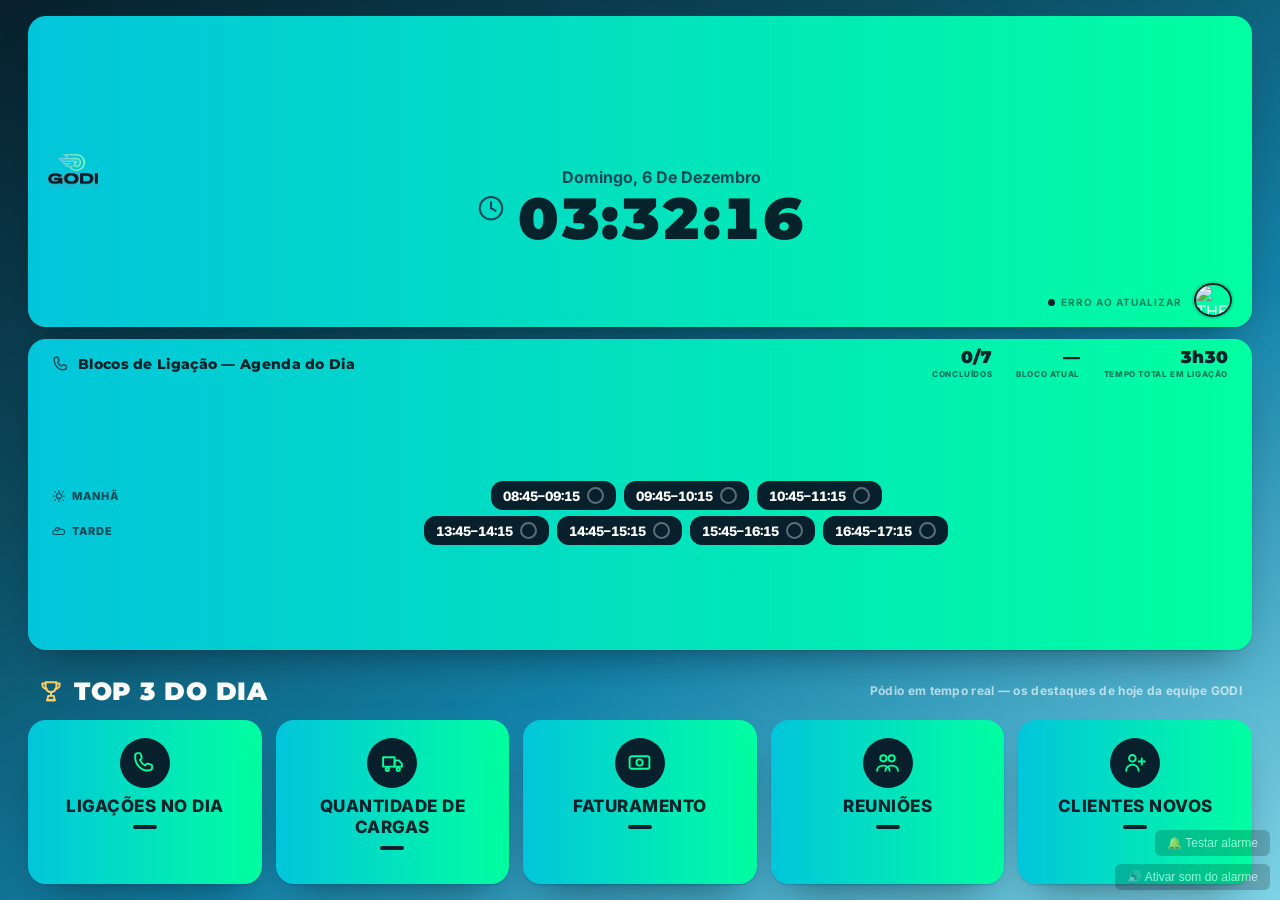
==== index.html @ 06998d4b "Add botao de teste manual do alarme na TV" ====
<!DOCTYPE html>
<html lang="pt-BR">
<head>
<meta charset="UTF-8" />
<meta name="viewport" content="width=device-width, initial-scale=1.0" />
<title>GODI · Painel Completo</title>
<link rel="stylesheet" href="styles.css" />
<style>
  html, body { height: 100%; overflow: hidden; margin: 0; }
  body { position: relative; }

  /* ---------- alternância entre as 2 telas ---------- */
  .tv-view {
    position: absolute; inset: 0; padding: 16px 28px;
    display: flex; flex-direction: column; gap: 12px;
    opacity: 0; visibility: hidden; transition: opacity 0.7s ease;
  }
  .tv-view.is-active { opacity: 1; visibility: visible; }

  /* ================= TELA 1 — TOP 3 DO DIA ================= */

  /* ---------- header (mesmo padrão do painel principal) ---------- */
  header.top {
    display: flex; align-items: center; justify-content: space-between;
    padding: 10px 20px; position: relative;
  }
  header.top .brand { display: flex; align-items: center; gap: 12px; }
  header.top img { height: 34px; display: block; }
  header.top img.hidden { display: none; }
  header.top img.hidden + .fallback { display: flex; }
  header.top .fallback { display: none; }
  header.top .godi-logo-wordmark, header.top .godi-logo-wordmark span { color: #06222b; }

  .the-process-badge {
    width: 38px; height: 38px; border-radius: 50%; object-fit: cover;
    border: 2px solid #08202C; box-shadow: 0 0 0 2px rgba(0,168,118,0.35);
    display: block; flex-shrink: 0;
  }

  .live-dot {
    width: 7px; height: 7px; border-radius: 50%; background: #06222b;
    display: inline-block; margin-right: 6px; box-shadow: 0 0 6px var(--godi-mint-bright);
    animation: pulse 1.6s infinite;
  }
  @keyframes pulse { 0%,100% { opacity: 1; } 50% { opacity: 0.35; } }
  .live-label { font-size: 10px; color: rgba(6,34,43,0.55); font-weight: 700; letter-spacing: 1px; }

  /* ---------- cartões: fundo claro (mesmo padrão do formulário) ---------- */
  .godi-panel { background: var(--godi-gradient); border: none; }

  /* ---------- relógio: centralizado no meio do header, um pouco mais pra baixo ---------- */
  .header-clock {
    position: absolute; left: 50%; top: 62%; transform: translate(-50%, -50%);
    display: flex; align-items: center; gap: 12px;
  }
  /* ---------- coluna da direita (live + THE PROCESS): idem, um pouco mais pra baixo ---------- */
  .header-right {
    display: flex; align-items: center; gap: 12px; align-self: flex-end; margin-top: 10px;
  }
  .header-clock .crono-icon { width: 30px; height: 30px; color: #054957; flex-shrink: 0; }
  .header-clock-text {
    display: flex; flex-direction: column; align-items: center; gap: 4px; line-height: 1.1;
  }
  .header-clock .crono-data {
    font-size: 16px; font-weight: 700; color: #054957; text-transform: capitalize;
  }
  .header-clock .crono-hora {
    font-family: 'Montserrat', sans-serif; font-weight: 900; font-size: 58px; line-height: 1;
    color: #06222b; font-variant-numeric: tabular-nums; letter-spacing: 0.5px;
  }

  /* Header e blocos de ligação dividem entre si o espaço livre que sobra no
     topo da tela (em vez de deixar um vazio parado ali embaixo, perto do
     Top 3) — só na tela 1, por isso o seletor com #viewTop3 na frente. */
  #viewTop3 > header.top { flex: 1; }

  /* ---------- blocos de ligação (agenda do dia, compacto) ---------- */
  .bloco-ligacao-grande {
    display: flex; flex-direction: column; gap: 8px; flex: 1; min-height: 0;
    padding: 10px 24px; justify-content: center;
  }
  .blg-header {
    display: flex; align-items: center; justify-content: space-between; flex-wrap: wrap; gap: 14px;
  }
  .blg-title {
    font-family: 'Montserrat', sans-serif; font-size: 14px; font-weight: 800; letter-spacing: 0.3px;
    display: flex; align-items: center; gap: 8px; color: #06222b;
  }
  .blg-title .ico { width: 18px; height: 18px; color: #054957; flex-shrink: 0; }
  .blg-stats { display: flex; gap: 24px; }
  .blg-stat { text-align: right; }
  .blg-stat-valor {
    font-family: 'Montserrat', sans-serif; font-size: 17px; font-weight: 900; font-variant-numeric: tabular-nums;
    line-height: 1; color: #06222b;
  }
  .blg-stat-label {
    font-size: 8px; font-weight: 800; letter-spacing: 0.6px; color: rgba(6,34,43,0.6);
    text-transform: uppercase; margin-top: 3px;
  }

  .blg-periodos { display: flex; flex-direction: column; gap: 6px; flex: 1; justify-content: center; }
  .blg-periodo-row { display: flex; align-items: center; gap: 10px; flex-wrap: wrap; }
  .blg-periodo-titulo {
    font-size: 11px; font-weight: 800; letter-spacing: 1px; text-transform: uppercase;
    color: #054957; flex-shrink: 0; min-width: 82px; display: flex; align-items: center; gap: 6px;
  }
  .blg-periodo-titulo .ico { width: 14px; height: 14px; }
  .blg-lista { display: flex; align-items: center; justify-content: center; gap: 8px; flex: 1; }
  .blg-bloco {
    display: flex; align-items: center; gap: 7px;
    padding: 6px 12px; border-radius: 12px; border: none;
    background: #08202C; cursor: pointer; user-select: none;
    transition: box-shadow 0.15s ease, background 0.15s ease;
  }
  .blg-bloco:hover { box-shadow: 0 0 0 2px var(--godi-cyan-bright); }
  .blg-bloco .blg-hora {
    font-weight: 800; font-size: 13px; font-variant-numeric: tabular-nums; white-space: nowrap;
    color: #fff;
  }
  .blg-bloco .blg-check {
    width: 17px; height: 17px; border-radius: 50%; border: 2px solid rgba(255,255,255,0.35);
    display: flex; align-items: center; justify-content: center; flex-shrink: 0;
  }
  .blg-bloco .blg-check svg { width: 14px; height: 14px; opacity: 0; }
  .blg-bloco.is-now { box-shadow: 0 0 0 3px var(--godi-mint); }
  .blg-bloco.is-now .blg-hora { color: var(--godi-mint); }
  .blg-bloco.is-done { box-shadow: 0 0 0 2px rgba(2,197,219,0.55); }
  .blg-bloco.is-done .blg-hora { color: rgba(255,255,255,0.5); text-decoration: line-through; }
  .blg-bloco.is-done .blg-check { background: var(--godi-gradient); border-color: transparent; }
  .blg-bloco.is-done .blg-check svg { opacity: 1; }

  /* ---------- título da página ---------- */
  .page-title {
    display: flex; align-items: center; justify-content: space-between;
    padding: 2px 10px;
  }
  .page-title h1 {
    font-family: 'Montserrat', sans-serif; font-size: 25px; font-weight: 900; margin: 0;
    letter-spacing: 0.5px; display: flex; align-items: center; gap: 10px; color: #fff;
  }
  .page-title h1 .trophy { width: 26px; height: 26px; color: var(--godi-gold); }
  .page-title h1 .ico-titulo { width: 26px; height: 26px; color: var(--godi-mint); }
  .page-title .sub {
    font-size: 12px; color: rgba(255,255,255,0.65); font-weight: 700; letter-spacing: 0.3px;
  }

  /* ---------- grid de 5 pódios ---------- */
  .top3-grid { display: grid; grid-template-columns: repeat(5, 1fr); gap: 14px; flex-shrink: 0; }
  .top3-card { display: flex; flex-direction: column; align-items: center; padding: 18px 10px 16px; gap: 18px; }

  .cat-label { display: flex; flex-direction: column; align-items: center; gap: 8px; flex-shrink: 0; }
  .cat-label .cat-icon-wrap {
    width: 50px; height: 50px; border-radius: 50%; display: flex; align-items: center; justify-content: center;
    background: #08202C; border: none; color: var(--godi-mint);
    flex-shrink: 0;
  }
  .cat-label .cat-icon-wrap .ico { width: 25px; height: 25px; }
  .cat-label .cat-titulo {
    font-size: 17px; font-weight: 800; letter-spacing: 0.5px; text-transform: uppercase;
    color: #06222b; text-align: center; line-height: 1.25;
  }
  .cat-label .cat-total {
    font-size: 14px; font-weight: 800; color: var(--godi-mint);
    background: #08202C; padding: 2px 12px; border-radius: 999px;
  }

  .podium { display: flex; align-items: flex-end; justify-content: center; gap: 8px; width: 100%; flex-shrink: 0; }
  .podium-slot { display: flex; flex-direction: column; align-items: center; width: 32%; min-width: 0; }
  .podium-slot .crown { width: 26px; height: 26px; margin-bottom: 4px; color: var(--godi-gold); flex-shrink: 0; }
  .podium-slot .crown.oculto { visibility: hidden; }

  .podium-avatar-wrap { position: relative; margin-bottom: 10px; flex-shrink: 0; }
  .podium-avatar, .podium-avatar-fallback {
    border-radius: 50%; object-fit: cover; display: flex; align-items: center; justify-content: center;
    font-weight: 900; font-family: 'Montserrat', sans-serif; background: #08202C; color: #fff;
  }
  .podium-slot.first .podium-avatar, .podium-slot.first .podium-avatar-fallback {
    width: 100px; height: 100px; border: 4px solid var(--godi-gold); font-size: 25px;
    box-shadow: 0 0 0 5px rgba(255,209,102,0.16), 0 12px 22px rgba(0,0,0,0.35);
  }
  .podium-slot.second .podium-avatar, .podium-slot.second .podium-avatar-fallback {
    width: 76px; height: 76px; border: 3px solid var(--godi-silver); font-size: 18px;
    box-shadow: 0 0 0 4px rgba(215,224,234,0.14);
  }
  .podium-slot.third .podium-avatar, .podium-slot.third .podium-avatar-fallback {
    width: 68px; height: 68px; border: 3px solid var(--godi-bronze); font-size: 16px;
    box-shadow: 0 0 0 4px rgba(231,164,105,0.14);
  }
  .podium-medal {
    position: absolute; bottom: -3px; right: -3px; width: 27px; height: 27px; border-radius: 50%;
    display: flex; align-items: center; justify-content: center; font-weight: 900; font-size: 13.5px;
    border: 2px solid #0A2530; font-family: 'Montserrat', sans-serif;
  }
  .podium-slot.first .podium-medal { background: var(--godi-gold); color: #3A2A00; }
  .podium-slot.second .podium-medal { background: var(--godi-silver); color: #2A2F36; }
  .podium-slot.third .podium-medal { background: var(--godi-bronze); color: #3A2000; }

  .podium-nome {
    font-weight: 800; font-size: 17px; text-align: center; white-space: normal; line-height: 1.15;
    display: -webkit-box; -webkit-line-clamp: 2; -webkit-box-orient: vertical; overflow: hidden;
    max-width: 100%; margin-bottom: 4px; padding: 0 2px; min-height: 2.3em; color: #06222b;
  }
  .podium-slot.second .podium-nome, .podium-slot.third .podium-nome {
    font-size: 14px;
  }
  .podium-valor {
    font-family: 'Montserrat', sans-serif; font-weight: 900; margin-bottom: 10px; white-space: nowrap;
    background: #08202C; border-radius: 999px;
  }
  .podium-slot.first .podium-valor { font-size: 20px; color: var(--godi-mint); padding: 3px 14px; }
  .podium-slot.second .podium-valor { font-size: 15px; color: var(--godi-cyan-bright); padding: 2px 12px; }
  .podium-slot.third .podium-valor { font-size: 14px; color: var(--godi-cyan-bright); padding: 2px 12px; }

  .podium-block {
    width: 100%; border-radius: 10px 10px 0 0; display: flex; align-items: flex-start; justify-content: center;
    padding-top: 8px; font-family: 'Montserrat', sans-serif; font-weight: 900; color: #08202C; flex-shrink: 0;
  }
  .podium-slot.first .podium-block { height: 110px; background: linear-gradient(180deg, #FFE9B8 0%, var(--godi-gold) 100%); font-size: 30px; }
  .podium-slot.second .podium-block { height: 78px; background: linear-gradient(180deg, #F1F5F9 0%, var(--godi-silver) 100%); font-size: 26px; }
  .podium-slot.third .podium-block { height: 56px; background: linear-gradient(180deg, #F5D3AE 0%, var(--godi-bronze) 100%); font-size: 23px; }

  .top3-vazio {
    flex: 1; display: flex; align-items: center; justify-content: center;
    color: rgba(6,34,43,0.55); font-size: 12px; font-weight: 700; text-align: center; padding: 0 8px;
  }

  /* ---------- metas de cargas (diária/mensal, por equipe) ---------- */
  .metas-grid {
    display: grid; grid-template-columns: repeat(4, 1fr); gap: 12px; flex-shrink: 0;
  }
  .meta-card {
    position: relative;
    display: flex; flex-direction: column; align-items: center; justify-content: center;
    padding: 16px 14px; gap: 4px; text-align: center;
  }
  /* ---------- % no canto do card (percentual já alcançado da meta) ---------- */
  .meta-percent-badge {
    position: absolute; top: 12px; right: 12px;
    background: #08202C; color: var(--godi-mint);
    font-family: 'Montserrat', sans-serif; font-weight: 900; font-size: 14px;
    padding: 4px 11px; border-radius: 999px; line-height: 1;
  }
  .meta-titulo {
    font-size: 13px; font-weight: 800; letter-spacing: 0.4px; text-transform: uppercase;
    color: #06222b; line-height: 1.25; padding-right: 44px; width: 100%;
  }
  /* valor da meta, logo abaixo do título */
  .meta-valor-alvo {
    font-family: 'Montserrat', sans-serif; font-weight: 900; font-size: 30px; line-height: 1.15;
    color: #06222b; margin-top: 4px;
  }
  .meta-linhas { display: flex; flex-direction: column; gap: 3px; margin-top: 6px; }
  .meta-linha {
    display: flex; align-items: baseline; justify-content: center; gap: 6px;
  }
  .meta-linha-label {
    font-size: 11px; font-weight: 800; text-transform: uppercase; letter-spacing: 0.4px;
    color: rgba(6,34,43,0.6);
  }
  .meta-linha-valor {
    font-family: 'Montserrat', sans-serif; font-weight: 900; font-size: 15px; color: #054957;
  }

  @media (max-width: 1100px) {
    .top3-grid { grid-template-columns: repeat(2, 1fr); }
    .metas-grid { grid-template-columns: repeat(2, 1fr); }
  }

  /* ================= TELA 2 — DETALHADO DO DIA ================= */

  /* ---------- grid de 5 colunas ---------- */
  .det-grid { display: grid; grid-template-columns: repeat(5, 1fr); gap: 14px; flex: 1; min-height: 0; }
  .det-card { display: flex; flex-direction: column; padding: 16px 16px 18px; min-height: 0; }

  .det-label { display: flex; flex-direction: column; align-items: center; gap: 8px; flex-shrink: 0; margin-bottom: 14px; }
  .det-label .det-icon-wrap {
    width: 44px; height: 44px; border-radius: 50%; display: flex; align-items: center; justify-content: center;
    background: #08202C; color: var(--godi-mint); flex-shrink: 0;
  }
  .det-label .det-icon-wrap .ico { width: 22px; height: 22px; }
  .det-label .det-titulo {
    font-size: 14px; font-weight: 800; letter-spacing: 0.4px; text-transform: uppercase;
    color: #06222b; text-align: center; line-height: 1.25;
  }
  .det-label .det-total {
    font-size: 13px; font-weight: 800; color: var(--godi-mint);
    background: #08202C; padding: 2px 12px; border-radius: 999px;
  }

  .det-body {
    flex: 1; min-height: 0; display: flex; flex-direction: column; gap: 8px;
    color: #06222b; overflow: hidden;
  }
  .det-vazio {
    flex: 1; display: flex; align-items: center; justify-content: center; text-align: center;
    color: rgba(6,34,43,0.5); font-size: 12px; font-weight: 700; padding: 0 10px;
  }

  /* ---------- lista de comerciais (Ligações no Dia) ---------- */
  .det-lista { display: flex; flex-direction: column; flex: 1; justify-content: space-evenly; min-height: 0; }
  .det-row { display: flex; align-items: center; gap: 10px; }
  .det-avatar, .det-avatar-fallback {
    width: 46px; height: 46px; border-radius: 50%; object-fit: cover; display: flex;
    align-items: center; justify-content: center; flex-shrink: 0;
    background: #08202C; color: #fff; font-weight: 800; font-size: 14px;
    font-family: 'Montserrat', sans-serif; border: 2px solid #08202C;
  }
  .det-row-body { flex: 1; min-width: 0; }
  .det-row-nome {
    font-weight: 800; font-size: 13px; color: #06222b; white-space: nowrap;
    overflow: hidden; text-overflow: ellipsis; margin-bottom: 4px;
  }
  .det-mini-stats { display: flex; gap: 5px; }
  .det-mini {
    display: flex; flex-direction: column; align-items: center; justify-content: center;
    background: #08202C; border-radius: 8px; padding: 3px 4px; min-width: 0; flex: 1;
  }
  .det-mini .det-mini-valor {
    font-family: 'Montserrat', sans-serif; font-weight: 900; font-size: 13px; line-height: 1.1;
    color: var(--godi-cyan-bright); white-space: nowrap;
  }
  .det-mini.total { flex: 1.3; }
  .det-mini.total .det-mini-valor { color: var(--godi-mint); font-size: 15px; }
  .det-mini .det-mini-label {
    font-size: 6.3px; font-weight: 800; letter-spacing: 0.3px; text-transform: uppercase;
    color: rgba(255,255,255,0.6); margin-top: 1px; white-space: nowrap;
  }

  /* variante de estatística única (Cargas, Faturamento, Reuniões, Clientes Novos) */
  .det-row .det-mini-stats.single .det-mini { flex: none; min-width: 72px; padding: 4px 10px; }
  .det-row .det-mini-stats.single .det-mini-valor { font-size: 16px; color: var(--godi-mint); }

  @media (max-width: 1300px) {
    .det-grid { grid-template-columns: repeat(2, 1fr); }
  }

  /* ================= TELA PEQUENA (celular / janela reduzida) =================
     A tela foi pensada pra TV (fixa, sem rolagem). Num celular ou janela
     estreita isso faz os cards se espremerem e ficarem um em cima do outro.
     Abaixo de 700px a gente troca pra um layout que empilha tudo em coluna
     única e libera rolagem, em vez de cortar/sobrepor o conteúdo. */
  @media (max-width: 700px) {
    html, body { height: auto; overflow: auto; }
    .tv-view {
      position: relative; inset: auto; height: auto; min-height: 100vh;
      overflow: visible; padding: 12px 10px;
    }
    .tv-view:not(.is-active) { display: none; }

    header.top { flex-wrap: wrap; row-gap: 8px; padding: 10px 12px; }

    .cronometro-card { flex: none; padding: 14px 8px; }
    .crono-hora { font-size: 54px; letter-spacing: 1px; }
    .crono-data { font-size: 15px; }

    .bloco-ligacao-grande { flex: none; padding: 12px 14px; }
    .blg-header { row-gap: 8px; }
    .blg-stats { gap: 16px; }
    .blg-periodo-row { row-gap: 8px; }
    .blg-periodo-titulo { min-width: auto; }
    .blg-lista { flex-wrap: wrap; justify-content: flex-start; }

    .page-title h1 { font-size: 18px; }

    .top3-grid, .det-grid { grid-template-columns: 1fr; gap: 16px; }
    .top3-card, .det-card { padding-bottom: 20px; }
    .metas-grid { grid-template-columns: repeat(2, 1fr); gap: 10px; }
  }
</style>
</head>
<body>

  <!-- ================= TELA 1 — TOP 3 DO DIA ================= -->
  <div class="tv-view is-active" id="viewTop3">

    <header class="top card godi-panel">
      <div class="brand">
        <img src="assets/logo.png" alt="GODI Transportes" onerror="this.classList.add('hidden')" />
        <div class="fallback">
          <div class="godi-logo-wordmark">GODI<span>TRANSPORTES</span></div>
        </div>
      </div>
      <div class="header-clock">
        <svg class="crono-icon" viewBox="0 0 24 24" fill="none" stroke="currentColor" stroke-width="1.6" stroke-linecap="round" stroke-linejoin="round">
          <circle cx="12" cy="12" r="9"/>
          <path d="M12 7v5l3.5 2"/>
        </svg>
        <div class="header-clock-text">
          <div class="crono-data" id="cronoData">—</div>
          <div class="crono-hora" id="cronoHora">--:--:--</div>
        </div>
      </div>

      <div class="header-right">
        <div><span class="live-dot"></span><span class="live-label" id="liveLabel">ATUALIZANDO</span></div>
        <img class="the-process-badge" src="assets/the-process.jpg" alt="THE PROCESS" />
      </div>
    </header>

    <section class="card godi-panel bloco-ligacao-grande">
      <div class="blg-header">
        <div class="blg-title">
          <svg class="ico" viewBox="0 0 24 24"><path d="M3 5.5C3 4 4 3 5.5 3h1.8c.5 0 .9.3 1 .8l1 3.3c.1.4 0 .8-.3 1.1L7.6 9.6c1 2.3 2.8 4.1 5.1 5.1l1.4-1.4c.3-.3.7-.4 1.1-.3l3.3 1c.5.1.8.5.8 1v1.8c0 1.5-1 2.5-2.5 2.5C9.9 21.5 2.5 14.1 3 5.5Z"/></svg>
          Blocos de Ligação — Agenda do Dia
        </div>
        <div class="blg-stats">
          <div class="blg-stat">
            <div class="blg-stat-valor"><span id="blgDoneCount">0</span>/<span id="blgTotalCount">0</span></div>
            <div class="blg-stat-label">Concluídos</div>
          </div>
          <div class="blg-stat">
            <div class="blg-stat-valor godi-gradient-text" id="blgAgora">—</div>
            <div class="blg-stat-label">Bloco Atual</div>
          </div>
          <div class="blg-stat">
            <div class="blg-stat-valor" id="blgTempoTotal">0h00</div>
            <div class="blg-stat-label">Tempo Total em Ligação</div>
          </div>
        </div>
      </div>
      <div class="blg-periodos">
        <div class="blg-periodo-row">
          <span class="blg-periodo-titulo"><svg class="ico" viewBox="0 0 24 24"><circle cx="12" cy="12" r="4.5"/><path d="M12 2.5v2.5M12 19v2.5M4.2 4.2l1.8 1.8M18 18l1.8 1.8M2.5 12H5M19 12h2.5M4.2 19.8L6 18M18 6l1.8-1.8"/></svg> Manhã</span>
          <span id="blgManha" class="blg-lista"></span>
        </div>
        <div class="blg-periodo-row">
          <span class="blg-periodo-titulo"><svg class="ico" viewBox="0 0 24 24"><circle cx="9" cy="9" r="3"/><path d="M4.5 18a3.5 3.5 0 0 1 .4-7 5 5 0 0 1 9.6-1.5A4 4 0 0 1 19 17.9v.1H4.5Z"/></svg> Tarde</span>
          <span id="blgTarde" class="blg-lista"></span>
        </div>
      </div>
    </section>

    <section class="metas-grid" id="metasGrid"></section>

    <div class="page-title">
      <h1>
        <svg class="trophy" viewBox="0 0 24 24" fill="none" stroke="currentColor" stroke-width="1.8" stroke-linecap="round" stroke-linejoin="round">
          <path d="M7 4h10v4a5 5 0 0 1-10 0V4Z"/>
          <path d="M7 5H4v1a4 4 0 0 0 4 4"/>
          <path d="M17 5h3v1a4 4 0 0 1-4 4"/>
          <path d="M12 13v3"/>
          <path d="M8.5 20.5h7"/>
          <path d="M9.5 16.5h5l1 4h-7l1-4Z"/>
        </svg>
        TOP 3 DO DIA
      </h1>
      <div class="sub">Pódio em tempo real — os destaques de hoje da equipe GODI</div>
    </div>

    <section class="top3-grid">
      <div class="card godi-panel top3-card">
        <div class="cat-label">
          <div class="cat-icon-wrap"><svg class="ico" viewBox="0 0 24 24"><path d="M3 5.5C3 4 4 3 5.5 3h1.8c.5 0 .9.3 1 .8l1 3.3c.1.4 0 .8-.3 1.1L7.6 9.6c1 2.3 2.8 4.1 5.1 5.1l1.4-1.4c.3-.3.7-.4 1.1-.3l3.3 1c.5.1.8.5.8 1v1.8c0 1.5-1 2.5-2.5 2.5C9.9 21.5 2.5 14.1 3 5.5Z"/></svg></div>
          <div class="cat-titulo">Ligações no Dia</div>
          <div class="cat-total" id="totalLigacoes"></div>
        </div>
        <div class="podium" id="podioLigacoes"></div>
      </div>

      <div class="card godi-panel top3-card">
        <div class="cat-label">
          <div class="cat-icon-wrap"><svg class="ico" viewBox="0 0 24 24"><path d="M3 7h11v9H3z"/><path d="M14 10h4l3 3v3h-7z"/><circle cx="7" cy="18.5" r="1.6"/><circle cx="17.5" cy="18.5" r="1.6"/></svg></div>
          <div class="cat-titulo">Quantidade de Cargas</div>
          <div class="cat-total" id="totalCargas"></div>
        </div>
        <div class="podium" id="podioCargas"></div>
      </div>

      <div class="card godi-panel top3-card">
        <div class="cat-label">
          <div class="cat-icon-wrap"><svg class="ico" viewBox="0 0 24 24"><rect x="2.5" y="6" width="19" height="12" rx="2"/><circle cx="12" cy="12" r="3"/></svg></div>
          <div class="cat-titulo">Faturamento</div>
          <div class="cat-total" id="totalFaturamento"></div>
        </div>
        <div class="podium" id="podioFaturamento"></div>
      </div>

      <div class="card godi-panel top3-card">
        <div class="cat-label">
          <div class="cat-icon-wrap"><svg class="ico" viewBox="0 0 24 24"><circle cx="8" cy="8" r="3"/><circle cx="16" cy="8" r="3"/><path d="M2 20c0-3 2.5-5 6-5s6 2 6 5"/><path d="M10 20c0-3 2.5-5 6-5s6 2 6 5"/></svg></div>
          <div class="cat-titulo">Reuniões</div>
          <div class="cat-total" id="totalReunioes"></div>
        </div>
        <div class="podium" id="podioReunioes"></div>
      </div>

      <div class="card godi-panel top3-card">
        <div class="cat-label">
          <div class="cat-icon-wrap"><svg class="ico" viewBox="0 0 24 24"><circle cx="9" cy="8" r="3.2"/><path d="M3 20c0-3.3 2.7-6 6-6s6 2.7 6 6"/><path d="M18 8v6M15 11h6"/></svg></div>
          <div class="cat-titulo">Clientes Novos</div>
          <div class="cat-total" id="totalClientesNovos"></div>
        </div>
        <div class="podium" id="podioClientesNovos"></div>
      </div>
    </section>

  </div>

  <!-- ================= TELA 2 — DETALHADO DO DIA ================= -->
  <div class="tv-view" id="viewDetalhado">

    <header class="top card godi-panel">
      <div class="brand">
        <img src="assets/logo.png" alt="GODI Transportes" onerror="this.classList.add('hidden')" />
        <div class="fallback">
          <div class="godi-logo-wordmark">GODI<span>TRANSPORTES</span></div>
        </div>
      </div>
      <div style="display:flex; align-items:center; gap:12px;">
        <div><span class="live-dot"></span><span class="live-label" id="liveLabelDet">ATUALIZANDO</span></div>
        <img class="the-process-badge" src="assets/the-process.jpg" alt="THE PROCESS" />
      </div>
    </header>

    <div class="page-title">
      <h1>
        <svg class="ico-titulo" viewBox="0 0 24 24" fill="none" stroke="currentColor" stroke-width="1.8" stroke-linecap="round" stroke-linejoin="round">
          <rect x="3" y="3.5" width="18" height="17" rx="2.5"/>
          <path d="M3 9h18"/>
          <path d="M7.5 13h3M7.5 16.5h6"/>
        </svg>
        DETALHADO DO DIA
      </h1>
      <div class="sub">Acompanhamento completo por comercial — equipe GODI</div>
    </div>

    <section class="det-grid">
      <div class="card godi-panel det-card">
        <div class="det-label">
          <div class="det-icon-wrap"><svg class="ico" viewBox="0 0 24 24"><path d="M3 5.5C3 4 4 3 5.5 3h1.8c.5 0 .9.3 1 .8l1 3.3c.1.4 0 .8-.3 1.1L7.6 9.6c1 2.3 2.8 4.1 5.1 5.1l1.4-1.4c.3-.3.7-.4 1.1-.3l3.3 1c.5.1.8.5.8 1v1.8c0 1.5-1 2.5-2.5 2.5C9.9 21.5 2.5 14.1 3 5.5Z"/></svg></div>
          <div class="det-titulo">Ligações no Dia</div>
          <div class="det-total" id="totalLigacoesDet"></div>
        </div>
        <div class="det-body" id="corpoLigacoes">
          <div class="det-vazio">Aguardando definição do conteúdo</div>
        </div>
      </div>

      <div class="card godi-panel det-card">
        <div class="det-label">
          <div class="det-icon-wrap"><svg class="ico" viewBox="0 0 24 24"><path d="M3 7h11v9H3z"/><path d="M14 10h4l3 3v3h-7z"/><circle cx="7" cy="18.5" r="1.6"/><circle cx="17.5" cy="18.5" r="1.6"/></svg></div>
          <div class="det-titulo">Quantidade de Cargas</div>
          <div class="det-total" id="totalCargasDet"></div>
        </div>
        <div class="det-body" id="corpoCargas">
          <div class="det-vazio">Aguardando definição do conteúdo</div>
        </div>
      </div>

      <div class="card godi-panel det-card">
        <div class="det-label">
          <div class="det-icon-wrap"><svg class="ico" viewBox="0 0 24 24"><rect x="2.5" y="6" width="19" height="12" rx="2"/><circle cx="12" cy="12" r="3"/></svg></div>
          <div class="det-titulo">Faturamento</div>
          <div class="det-total" id="totalFaturamentoDet"></div>
        </div>
        <div class="det-body" id="corpoFaturamento">
          <div class="det-vazio">Aguardando definição do conteúdo</div>
        </div>
      </div>

      <div class="card godi-panel det-card">
        <div class="det-label">
          <div class="det-icon-wrap"><svg class="ico" viewBox="0 0 24 24"><circle cx="8" cy="8" r="3"/><circle cx="16" cy="8" r="3"/><path d="M2 20c0-3 2.5-5 6-5s6 2 6 5"/><path d="M10 20c0-3 2.5-5 6-5s6 2 6 5"/></svg></div>
          <div class="det-titulo">Reuniões</div>
          <div class="det-total" id="totalReunioesDet"></div>
        </div>
        <div class="det-body" id="corpoReunioes">
          <div class="det-vazio">Aguardando definição do conteúdo</div>
        </div>
      </div>

      <div class="card godi-panel det-card">
        <div class="det-label">
          <div class="det-icon-wrap"><svg class="ico" viewBox="0 0 24 24"><circle cx="9" cy="8" r="3.2"/><path d="M3 20c0-3.3 2.7-6 6-6s6 2.7 6 6"/><path d="M18 8v6M15 11h6"/></svg></div>
          <div class="det-titulo">Clientes Novos</div>
          <div class="det-total" id="totalClientesNovosDet"></div>
        </div>
        <div class="det-body" id="corpoClientesNovos">
          <div class="det-vazio">Aguardando definição do conteúdo</div>
        </div>
      </div>
    </section>

  </div>

<script src="config.js"></script>

<!-- ---------- lógica da TELA 1 (Top 3 do Dia) ---------- -->
<script>
(function () {
  const $ = (id) => document.getElementById(id);

  function fmtMoeda(v) {
    return (Number(v) || 0).toLocaleString('pt-BR', { style: 'currency', currency: 'BRL', maximumFractionDigits: 0 });
  }
  function fmtMoedaCompacta(v) {
    const n = Number(v) || 0;
    if (n >= 1000) return 'R$ ' + (n / 1000).toLocaleString('pt-BR', { maximumFractionDigits: 1 }) + 'k';
    return fmtMoeda(n);
  }

  const AVATAR_MAP = {
    'Pedro Augusto': 'pedro-h',
    'Rodrigo Albino': 'rodrigo-a',
    'Natha Carlos': 'natha',
    'Bruno Renato': 'bruno-r',
    'Rafael Almeida': 'rafael-a',
    'Nemir Prado': 'prado',
    'Genesio Teixeira': 'genesio',
    'Jonathan Almeida': 'jonatham-a',
    'Ramon Felipe': 'ramon'
  };
  function avatarUrl(nome) {
    const arquivo = AVATAR_MAP[nome];
    return arquivo ? `assets/avatars/${arquivo}.png` : null;
  }
  function iniciaisDe(nome) {
    const partes = String(nome || '').trim().split(/\s+/).filter(Boolean);
    if (!partes.length) return '?';
    const primeira = partes[0].charAt(0);
    const ultima = partes.length > 1 ? partes[partes.length - 1].charAt(0) : '';
    return (primeira + ultima).toUpperCase();
  }
  window.onPodiumAvatarError = function (imgEl, nome) {
    const fallback = document.createElement('div');
    fallback.className = 'podium-avatar-fallback';
    fallback.textContent = iniciaisDe(nome);
    imgEl.replaceWith(fallback);
  };
  function avatarHtml(nome) {
    const url = avatarUrl(nome);
    return url
      ? `<img class="podium-avatar" src="${url}" alt="${nome}" onerror="onPodiumAvatarError(this, '${nome.replace(/'/g, "")}')" />`
      : `<div class="podium-avatar-fallback">${iniciaisDe(nome)}</div>`;
  }

  function atualizarRelogio() {
    const agora = new Date();
    const TZ = 'America/Sao_Paulo';
    $('cronoHora').textContent = agora.toLocaleTimeString('pt-BR', { timeZone: TZ });
    const dias = ['domingo','segunda-feira','terça-feira','quarta-feira','quinta-feira','sexta-feira','sábado'];
    const meses = ['janeiro','fevereiro','março','abril','maio','junho','julho','agosto','setembro','outubro','novembro','dezembro'];
    const partes = new Intl.DateTimeFormat('en-CA', { timeZone: TZ, year: 'numeric', month: '2-digit', day: '2-digit', weekday: 'long' }).formatToParts(agora);
    const get = (t) => partes.find(p => p.type === t).value;
    const diaSemanaMap = { Sunday: 0, Monday: 1, Tuesday: 2, Wednesday: 3, Thursday: 4, Friday: 5, Saturday: 6 };
    const diaIdx = diaSemanaMap[get('weekday')];
    $('cronoData').textContent = `${dias[diaIdx]}, ${parseInt(get('day'), 10)} de ${meses[parseInt(get('month'), 10) - 1]}`;
  }
  atualizarRelogio();
  setInterval(atualizarRelogio, 1000);

  // ordem visual do pódio: 2º à esquerda, 1º ao centro (mais alto), 3º à direita
  const ORDEM = ['second', 'first', 'third'];
  const CROWN_SVG = `<svg class="ico crown" viewBox="0 0 24 24" fill="currentColor" stroke="none"><path d="M3 17l1.6-8.6L9 12l3-6 3 6 4.4-3.6L21 17H3Z"/><path d="M3 19h18v1.6a.8.8 0 0 1-.8.8H3.8a.8.8 0 0 1-.8-.8V19Z" fill="currentColor"/></svg>`;

  function renderPodio(containerId, itens, formatarValor) {
    const el = $(containerId);
    const top3 = (itens || []).slice(0, 3);
    if (!top3.length) {
      el.innerHTML = '<div class="top3-vazio">Sem lançamentos ainda hoje</div>';
      return;
    }
    while (top3.length < 3) top3.push(null);

    el.innerHTML = ORDEM.map(posicao => {
      const idx = posicao === 'first' ? 0 : posicao === 'second' ? 1 : 2;
      const item = top3[idx];
      if (!item) {
        return `<div class="podium-slot ${posicao}">
          <svg class="crown oculto"></svg>
          <div class="podium-avatar-wrap"><div class="podium-avatar-fallback">—</div></div>
          <div class="podium-nome">—</div>
          <div class="podium-valor">—</div>
          <div class="podium-block">${idx + 1}º</div>
        </div>`;
      }
      return `<div class="podium-slot ${posicao}">
        ${posicao === 'first' ? CROWN_SVG : '<svg class="ico crown oculto"></svg>'}
        <div class="podium-avatar-wrap">
          ${avatarHtml(item.nome)}
          <div class="podium-medal">${idx + 1}</div>
        </div>
        <div class="podium-nome">${item.nome}</div>
        <div class="podium-valor">${formatarValor(item)}</div>
        <div class="podium-block">${idx + 1}º</div>
      </div>`;
    }).join('');
  }

  // ---------- Metas de Faturamento (diária/mensal por equipe) ----------
  // Card mostra: título -> valor da meta -> Realizado (faturado até agora) ->
  // Falta (o que falta pra bater a meta) -> % já alcançado no canto do card.
  function criarMetaCard(titulo, valor, meta, pct) {
    const pctExibido = Math.max(0, Math.round(pct || 0));
    const falta = Math.max(0, meta - valor);
    return `
      <div class="card godi-panel meta-card">
        <div class="meta-percent-badge">${pctExibido}%</div>
        <div class="meta-titulo">${titulo}</div>
        <div class="meta-valor-alvo">${fmtMoeda(meta)}</div>
        <div class="meta-linhas">
          <div class="meta-linha">
            <span class="meta-linha-label">Realizado:</span>
            <span class="meta-linha-valor">${fmtMoeda(valor)}</span>
          </div>
          <div class="meta-linha">
            <span class="meta-linha-label">Falta:</span>
            <span class="meta-linha-valor">${fmtMoeda(falta)}</span>
          </div>
        </div>
      </div>
    `;
  }

  function renderMetasFaturamento(lista) {
    const el = $('metasGrid');
    if (!lista || !lista.length) { el.innerHTML = ''; return; }
    const cards = [];
    lista.forEach(m => {
      cards.push(criarMetaCard(`Meta Diária · ${m.equipe}`, m.hoje, m.metaDiaria, m.percentualDiaria));
      cards.push(criarMetaCard(`Meta Mensal · ${m.equipe}`, m.mes, m.metaMensal, m.percentualMensal));
    });
    el.innerHTML = cards.join('');
  }

  // A pedido do Pedro, o card principal (Top 3 do dia) não deve exibir o
  // Jonathan Almeida — ele continua aparecendo normalmente na tela 2
  // (detalhado), que tem seu próprio carregarDados() sem esse filtro.
  const NOME_FORA_DO_PODIO = 'Jonathan Almeida';
  function semJonathan(lista) {
    return (lista || []).filter(i => i.nome !== NOME_FORA_DO_PODIO);
  }
  function somaValor(lista) {
    return (lista || []).reduce((s, i) => s + (Number(i.valor) || 0), 0);
  }

  async function carregarDados() {
    if (!CONFIG.API_URL || CONFIG.API_URL.indexOf('COLE_AQUI') === 0) {
      $('liveLabel').textContent = 'CONFIGURE A API_URL';
      return;
    }
    try {
      const r = await fetch(`${CONFIG.API_URL}?action=dados`);
      const d = await r.json();

      const ligacoesHoje = semJonathan(d.ligacoesHoje);
      const cargasHoje = semJonathan(d.cargasHoje);
      const clientesNovosHoje = semJonathan(d.clientesNovosHoje);
      const reunioesHoje = semJonathan(d.reunioesHoje);
      const faturamentoHojePorComercial = semJonathan(d.faturamentoHojePorComercial);

      renderPodio('podioLigacoes', ligacoesHoje, i => String(i.valor));
      renderPodio('podioCargas', cargasHoje, i => String(i.valor));
      renderPodio('podioClientesNovos', clientesNovosHoje, i => String(i.valor));
      renderPodio('podioReunioes', reunioesHoje, i => String(i.valor));
      renderPodio('podioFaturamento', faturamentoHojePorComercial, i => fmtMoedaCompacta(i.valor));
      renderMetasFaturamento(d.metasFaturamento);

      $('totalLigacoes').textContent = somaValor(ligacoesHoje) + ' no total';
      $('totalCargas').textContent = somaValor(cargasHoje) + ' no total';
      $('totalClientesNovos').textContent = somaValor(clientesNovosHoje) + ' no total';
      $('totalReunioes').textContent = somaValor(reunioesHoje) + ' no total';
      $('totalFaturamento').textContent = fmtMoeda(somaValor(faturamentoHojePorComercial)) + ' no total';

      $('liveLabel').textContent = 'ATUALIZADO ' + new Date().toLocaleTimeString('pt-BR');
    } catch (e) {
      console.error(e);
      $('liveLabel').textContent = 'ERRO AO ATUALIZAR';
    }
  }

  carregarDados();
  setInterval(carregarDados, (CONFIG.ATUALIZAR_A_CADA_SEGUNDOS || 30) * 1000);

  // ---------- Blocos de Ligação (agenda do dia, horários fixos) ----------
  (function blocosLigacao() {
    function pad(n) { return String(n).padStart(2, '0'); }
    function toMin(h, m) { return h * 60 + m; }
    function fmtHora(mins) { return pad(Math.floor(mins / 60)) + ':' + pad(mins % 60); }

    const HORARIOS = (CONFIG.BLOCOS_LIGACAO) || {
      manha: [[8, 45, 9, 15], [9, 45, 10, 15], [10, 45, 11, 15]],
      tarde: [[13, 45, 14, 15], [14, 45, 15, 15], [15, 45, 16, 15], [16, 45, 17, 15]]
    };
    function paraFaixas(lista) {
      return lista.map(([h1, m1, h2, m2]) => ({ start: toMin(h1, m1), end: toMin(h2, m2) }));
    }
    const manha = paraFaixas(HORARIOS.manha);
    const tarde = paraFaixas(HORARIOS.tarde);
    const todos = manha.concat(tarde);
    const minutosTotais = todos.reduce((soma, b) => soma + (b.end - b.start), 0);

    const agora = new Date();
    const dateKey = new Intl.DateTimeFormat('en-CA', { timeZone: 'America/Sao_Paulo', year: 'numeric', month: '2-digit', day: '2-digit' }).format(agora);
    const partesHora = new Intl.DateTimeFormat('en-GB', { timeZone: 'America/Sao_Paulo', hour: '2-digit', minute: '2-digit', hourCycle: 'h23' }).formatToParts(agora);
    const nowMin = toMin(
      parseInt(partesHora.find(p => p.type === 'hour').value, 10),
      parseInt(partesHora.find(p => p.type === 'minute').value, 10)
    );

    const CHAVE = 'godi_blocos_ligacao:' + dateKey;
    let done = {};
    try { done = JSON.parse(localStorage.getItem(CHAVE) || '{}'); } catch (e) { done = {}; }
    function persist() { try { localStorage.setItem(CHAVE, JSON.stringify(done)); } catch (e) {} }

    function atualizarStats() {
      const n = Object.keys(done).filter(k => done[k]).length;
      $('blgDoneCount').textContent = n;
      $('blgTotalCount').textContent = todos.length;
      const h = Math.floor(minutosTotais / 60), m = minutosTotais % 60;
      $('blgTempoTotal').textContent = `${h}h${pad(m)}`;
      const atual = todos.find(b => nowMin >= b.start && nowMin < b.end);
      $('blgAgora').textContent = atual ? fmtHora(atual.start) : '—';
    }

    function renderLista(containerId, blocos) {
      const el = $(containerId);
      el.innerHTML = '';
      blocos.forEach((bloco) => {
        const key = fmtHora(bloco.start);
        const isNow = nowMin >= bloco.start && nowMin < bloco.end;
        const isDone = !!done[key];

        const div = document.createElement('div');
        div.className = 'blg-bloco' + (isNow ? ' is-now' : '') + (isDone ? ' is-done' : '');
        div.title = isNow ? 'Em andamento' : (isDone ? 'Concluído' : 'Aguardando');
        div.innerHTML = `
          <span class="blg-hora">${fmtHora(bloco.start)}–${fmtHora(bloco.end)}</span>
          <span class="blg-check"><svg viewBox="0 0 16 16" fill="none"><path d="M3.5 8.5l3 3 6-6.5" stroke="${isDone ? 'var(--godi-on-gradient)' : 'currentColor'}" stroke-width="2" stroke-linecap="round" stroke-linejoin="round"/></svg></span>
        `;
        div.addEventListener('click', () => {
          done[key] = !done[key];
          persist();
          renderLista(containerId, blocos);
          atualizarStats();
        });
        el.appendChild(div);
      });
    }

    renderLista('blgManha', manha);
    renderLista('blgTarde', tarde);
    atualizarStats();
  })();
})();
</script>

<!-- ---------- lógica da TELA 2 (Detalhado do Dia) ---------- -->
<script>
(function () {
  const $ = (id) => document.getElementById(id);

  function fmtMoeda(v) {
    return (Number(v) || 0).toLocaleString('pt-BR', { style: 'currency', currency: 'BRL', maximumFractionDigits: 0 });
  }

  const AVATAR_MAP = {
    'Pedro Augusto': 'pedro-h',
    'Rodrigo Albino': 'rodrigo-a',
    'Natha Carlos': 'natha',
    'Bruno Renato': 'bruno-r',
    'Rafael Almeida': 'rafael-a',
    'Nemir Prado': 'prado',
    'Genesio Teixeira': 'genesio',
    'Jonathan Almeida': 'jonatham-a',
    'Ramon Felipe': 'ramon'
  };
  function avatarUrl(nome) {
    const arquivo = AVATAR_MAP[nome];
    return arquivo ? `assets/avatars/${arquivo}.png` : null;
  }
  function iniciaisDe(nome) {
    const partes = String(nome || '').trim().split(/\s+/).filter(Boolean);
    if (!partes.length) return '?';
    const primeira = partes[0].charAt(0);
    const ultima = partes.length > 1 ? partes[partes.length - 1].charAt(0) : '';
    return (primeira + ultima).toUpperCase();
  }
  window.onDetAvatarError = function (imgEl, nome) {
    const fallback = document.createElement('div');
    fallback.className = 'det-avatar-fallback';
    fallback.textContent = iniciaisDe(nome);
    imgEl.replaceWith(fallback);
  };
  function avatarHtml(nome) {
    const url = avatarUrl(nome);
    return url
      ? `<img class="det-avatar" src="${url}" alt="${nome}" onerror="onDetAvatarError(this, '${nome.replace(/'/g, "")}')" />`
      : `<div class="det-avatar-fallback">${iniciaisDe(nome)}</div>`;
  }

  function renderListaLigacoes(itens) {
    const el = $('corpoLigacoes');
    if (!itens || !itens.length) {
      el.innerHTML = '<div class="det-vazio">Sem lançamentos ainda</div>';
      return;
    }
    el.innerHTML = `<div class="det-lista">${itens.map(item => `
      <div class="det-row">
        ${avatarHtml(item.nome)}
        <div class="det-row-body">
          <div class="det-row-nome">${item.nome}</div>
          <div class="det-mini-stats">
            <div class="det-mini total">
              <div class="det-mini-valor">${item.valor}</div>
              <div class="det-mini-label">No Mês</div>
            </div>
            <div class="det-mini">
              <div class="det-mini-valor">${item.hoje || 0}</div>
              <div class="det-mini-label">Hoje</div>
            </div>
            <div class="det-mini">
              <div class="det-mini-valor">${item.mediaSemanal || 0}</div>
              <div class="det-mini-label">Méd. Sem.</div>
            </div>
            <div class="det-mini">
              <div class="det-mini-valor">${item.mediaMensal || 0}</div>
              <div class="det-mini-label">Méd. Mês</div>
            </div>
          </div>
        </div>
      </div>
    `).join('')}</div>`;
  }

  function renderListaSimples(containerId, itens, formatarValor) {
    const el = $(containerId);
    if (!itens || !itens.length) {
      el.innerHTML = '<div class="det-vazio">Sem lançamentos ainda hoje</div>';
      return;
    }
    el.innerHTML = `<div class="det-lista">${itens.map(item => `
      <div class="det-row">
        ${avatarHtml(item.nome)}
        <div class="det-row-body">
          <div class="det-row-nome">${item.nome}</div>
          <div class="det-mini-stats single">
            <div class="det-mini">
              <div class="det-mini-valor">${formatarValor(item)}</div>
              <div class="det-mini-label">Hoje</div>
            </div>
          </div>
        </div>
      </div>
    `).join('')}</div>`;
  }

  // Igual renderListaSimples, mas com 2 estatísticas lado a lado: o acumulado
  // do mês corrente (em destaque) e o valor de hoje — usado em Faturamento,
  // Reuniões e Clientes Novos.
  function renderListaDupla(containerId, itens, formatarValor) {
    const el = $(containerId);
    if (!itens || !itens.length) {
      el.innerHTML = '<div class="det-vazio">Sem lançamentos ainda hoje</div>';
      return;
    }
    el.innerHTML = `<div class="det-lista">${itens.map(item => `
      <div class="det-row">
        ${avatarHtml(item.nome)}
        <div class="det-row-body">
          <div class="det-row-nome">${item.nome}</div>
          <div class="det-mini-stats">
            <div class="det-mini total">
              <div class="det-mini-valor">${formatarValor(item.mes || 0)}</div>
              <div class="det-mini-label">No Mês</div>
            </div>
            <div class="det-mini">
              <div class="det-mini-valor">${formatarValor(item.valor || 0)}</div>
              <div class="det-mini-label">Hoje</div>
            </div>
          </div>
        </div>
      </div>
    `).join('')}</div>`;
  }

  async function carregarDados() {
    if (!CONFIG.API_URL || CONFIG.API_URL.indexOf('COLE_AQUI') === 0) {
      $('liveLabelDet').textContent = 'CONFIGURE A API_URL';
      return;
    }
    try {
      const r = await fetch(`${CONFIG.API_URL}?action=dados`);
      const d = await r.json();

      $('totalLigacoesDet').textContent = (d.totalLigacoesGeral || 0) + ' no mês';
      $('totalCargasDet').textContent = (d.totalCargasHoje || 0) + ' no total';
      $('totalFaturamentoDet').textContent = fmtMoeda(d.totalFaturamentoHoje || 0) + ' no total';
      $('totalReunioesDet').textContent = (d.totalReunioesHoje || 0) + ' no total';
      $('totalClientesNovosDet').textContent = (d.totalClientesNovosHoje || 0) + ' no total';

      renderListaLigacoes(d.ligacoesAcumulado);
      renderListaDupla('corpoCargas', d.cargasHoje, v => String(v));
      renderListaDupla('corpoFaturamento', d.faturamentoHojePorComercial, v => fmtMoeda(v));
      renderListaDupla('corpoReunioes', d.reunioesHoje, v => String(v));
      renderListaDupla('corpoClientesNovos', d.clientesNovosHoje, v => String(v));

      $('liveLabelDet').textContent = 'ATUALIZADO ' + new Date().toLocaleTimeString('pt-BR');
    } catch (e) {
      console.error(e);
      $('liveLabelDet').textContent = 'ERRO AO ATUALIZAR';
    }
  }

  carregarDados();
  setInterval(carregarDados, (CONFIG.ATUALIZAR_A_CADA_SEGUNDOS || 30) * 1000);
})();
</script>

<!-- ---------- rotação automática entre as 2 telas ---------- -->
<script>
(function () {
  const telas = [document.getElementById('viewTop3'), document.getElementById('viewDetalhado')];
  let idx = 0;
  const segundos = (typeof CONFIG !== 'undefined' && CONFIG.ROTACAO_TELAS_SEGUNDOS) || 15;
  setInterval(() => {
    telas[idx].classList.remove('is-active');
    idx = (idx + 1) % telas.length;
    telas[idx].classList.add('is-active');
  }, segundos * 1000);
})();
</script>
<script>
  (function () {
      // ---------- alarme sonoro no inicio de cada bloco de ligacao ----------
      const banner = document.createElement('div');
      banner.id = 'alarmeBloco';
      banner.style.cssText = 'position:fixed;inset:0;z-index:9999;display:none;align-items:center;justify-content:center;background:rgba(220,38,38,0.92);';
      banner.innerHTML = '<div style="text-align:center;color:#fff;"><div style="font-size:64px;font-weight:900;letter-spacing:2px;">🔔 BLOCO DE LIGAÇÃO!</div><div style="font-size:28px;margin-top:12px;font-weight:600;">Foco total nas ligações agora</div></div>';
      document.body.appendChild(banner);

      const botaoAtivar = document.createElement('button');
      botaoAtivar.id = 'alarmeAtivarSom';
      botaoAtivar.textContent = '🔊 Ativar som do alarme';
      botaoAtivar.style.cssText = 'position:fixed;bottom:10px;right:10px;z-index:9998;padding:6px 12px;font-size:12px;border-radius:6px;border:none;background:rgba(0,0,0,0.35);color:#fff;cursor:pointer;opacity:0.55;';
      document.body.appendChild(botaoAtivar);

      const botaoTestar = document.createElement('button');
      botaoTestar.id = 'alarmeTestar';
      botaoTestar.textContent = '🔔 Testar alarme';
      botaoTestar.style.cssText = 'position:fixed;bottom:44px;right:10px;z-index:9998;padding:6px 12px;font-size:12px;border-radius:6px;border:none;background:rgba(0,0,0,0.35);color:#fff;cursor:pointer;opacity:0.55;';
      document.body.appendChild(botaoTestar);
      botaoTestar.addEventListener('click', function () {
            const ctx = getAudioCtx();
            if (ctx && ctx.state === 'suspended') ctx.resume();
            tocarAlarme();
            mostrarBanner();
      });
    

      function horariosDeInicio() {
            const cfg = (typeof CONFIG !== 'undefined' && CONFIG.BLOCOS_LIGACAO) || {};
            const grupos = [].concat(cfg.manha || [], cfg.tarde || []);
            return grupos.map(function (b) { return { h: b[0], m: b[1] }; });
      }
      const INICIOS = horariosDeInicio();
      const jaTocouHoje = new Set();
      let audioCtx = null;

      function getAudioCtx() {
            if (!audioCtx) {
                    const Ctor = window.AudioContext || window.webkitAudioContext;
                    if (Ctor) audioCtx = new Ctor();
            }
            return audioCtx;
      }

      botaoAtivar.addEventListener('click', function () {
            const ctx = getAudioCtx();
            if (ctx && ctx.state === 'suspended') ctx.resume();
            botaoAtivar.textContent = '🔊 Som ativado';
            setTimeout(function () { botaoAtivar.style.display = 'none'; }, 1500);
      });

      function agoraSP() {
            const partes = new Intl.DateTimeFormat('en-GB', {
                    timeZone: 'America/Sao_Paulo', year: 'numeric', month: '2-digit', day: '2-digit',
        hour: '2-digit', minute: '2-digit', second: '2-digit', hour12: false
            }).formatToParts(new Date());
            const obj = {};
            partes.forEach(function (p) { obj[p.type] = p.value; });
            return obj;
      }

      function tocarAlarme() {
            const ctx = getAudioCtx();
            if (!ctx) return;
            if (ctx.state === 'suspended') ctx.resume();
            const agora = ctx.currentTime;
            for (let i = 0; i < 8; i++) {
                    const osc = ctx.createOscillator();
                    const gain = ctx.createGain();
                    osc.type = 'square';
                    osc.frequency.value = i % 2 === 0 ? 880 : 660;
                    gain.gain.value = 0.4;
                    osc.connect(gain).connect(ctx.destination);
                    const inicio = agora + i * 0.4;
                    osc.start(inicio);
                    osc.stop(inicio + 0.4);
            }
      }

      function mostrarBanner() {
            banner.style.display = 'flex';
            setTimeout(function () { banner.style.display = 'none'; }, 6000);
      }

      function verificar() {
            const a = agoraSP();
            const horaAtual = parseInt(a.hour, 10);
            const minAtual = parseInt(a.minute, 10);
            const segAtual = parseInt(a.second, 10);
            const chaveData = a.year + '-' + a.month + '-' + a.day;
            INICIOS.forEach(function (b) {
                    if (horaAtual === b.h && minAtual === b.m && segAtual < 5) {
                              const chave = chaveData + '-' + b.h + '-' + b.m;
                              if (!jaTocouHoje.has(chave)) {
                                          jaTocouHoje.add(chave);
                                          tocarAlarme();
                                          mostrarBanner();
                              }
                    }
            });
      }

      setInterval(verificar, 1000);
  })();
  
    
    
</script>
</body>
</html>
---- styles.css ----
/* GODI Transportes — identidade visual clara (baseada no padrão validado com Pedro) */

@import url('https://fonts.googleapis.com/css2?family=Montserrat:wght@500;600;700;800;900&family=Inter:wght@400;500;600;700&display=swap');

:root {
  --godi-bg: #EEF1F6;
  --godi-bg-raise: rgba(255, 255, 255, 0.05);
  --godi-card: rgba(255, 255, 255, 0.11);
  --godi-card-soft: rgba(255, 255, 255, 0.06);
  --godi-border: rgba(255, 255, 255, 0.18);
  --godi-text: #F4F9FB;
  --godi-text-dim: rgba(244, 249, 251, 0.68);
  --godi-text-faint: rgba(244, 249, 251, 0.42);

  --godi-mint: #01FFA0;
  --godi-mint-bright: #01FFA0;
  --godi-cyan: #6FE3F2;
  --godi-cyan-bright: #02C5DB;
  --godi-gradient: linear-gradient(90deg, #02C5DB 0%, #01FFA0 100%);
  --godi-on-gradient: #06222b;

  --godi-gold: #FFD166;
  --godi-silver: #D7E0EA;
  --godi-bronze: #E7A469;
  --godi-danger: #FF6B81;
  --godi-track: rgba(255, 255, 255, 0.14);

  --godi-radius: 18px;
  --godi-radius-sm: 10px;
  --godi-shadow: 0 1px 2px rgba(3, 14, 20, 0.15), 0 20px 40px -20px rgba(3, 14, 20, 0.55);
}

* { box-sizing: border-box; }

html, body {
  margin: 0;
  padding: 0;
  min-height: 100%;
  background: linear-gradient(150deg, #08202C 0%, #0C4A5E 32%, #1382A8 62%, #7FD4E6 100%);
  color: var(--godi-text);
  font-family: 'Inter', system-ui, sans-serif;
  -webkit-font-smoothing: antialiased;
}

.godi-logo-wordmark {
  font-family: 'Montserrat', sans-serif;
  font-weight: 900;
  letter-spacing: 0.3px;
  font-size: 19px;
  color: var(--godi-text);
  display: flex;
  flex-direction: column;
  line-height: 1;
}
.godi-logo-wordmark span {
  font-size: 9px;
  font-weight: 700;
  letter-spacing: 2.5px;
  color: var(--godi-text-dim);
  margin-top: 3px;
}

.godi-panel {
  background: var(--godi-card);
  border: 1px solid var(--godi-border);
  border-radius: var(--godi-radius);
  box-shadow: var(--godi-shadow);
  backdrop-filter: blur(22px) saturate(160%);
  -webkit-backdrop-filter: blur(22px) saturate(160%);
}

.godi-gradient-text {
  background: var(--godi-gradient);
  -webkit-background-clip: text;
  background-clip: text;
  color: transparent;
}

.the-process-pill {
  font-family: 'Montserrat', sans-serif;
  color: var(--godi-mint);
  font-weight: 800;
  font-size: 12px;
  letter-spacing: 0.14em;
  border: 1px solid rgba(0, 168, 118, 0.28);
  background: rgba(0, 168, 118, 0.08);
  padding: 7px 14px;
  border-radius: 999px;
  white-space: nowrap;
}

.godi-btn {
  font-family: 'Montserrat', sans-serif;
  font-weight: 700;
  border: none;
  border-radius: 999px;
  padding: 14px 28px;
  cursor: pointer;
  font-size: 15px;
  transition: transform 0.15s ease, opacity 0.15s ease;
}
.godi-btn:active { transform: scale(0.97); }
.godi-btn-primary {
  background: var(--godi-gradient);
  color: var(--godi-on-gradient);
}
.godi-btn-primary:disabled {
  opacity: 0.5;
  cursor: default;
}
.godi-btn-ghost {
  background: var(--godi-card);
  border: 1px solid var(--godi-border);
  color: var(--godi-text);
}

.godi-scrollbar::-webkit-scrollbar { width: 8px; height: 8px; }
.godi-scrollbar::-webkit-scrollbar-thumb { background: var(--godi-border); border-radius: 8px; }

/* Ícones de linha (substituem emojis coloridos, pra não brigar com o fundo) */
.ico {
  width: 1em; height: 1em; display: inline-block; vertical-align: -0.15em;
  stroke: currentColor; fill: none; stroke-width: 1.8;
  stroke-linecap: round; stroke-linejoin: round;
}
.ico-solid { stroke: none; fill: currentColor; }
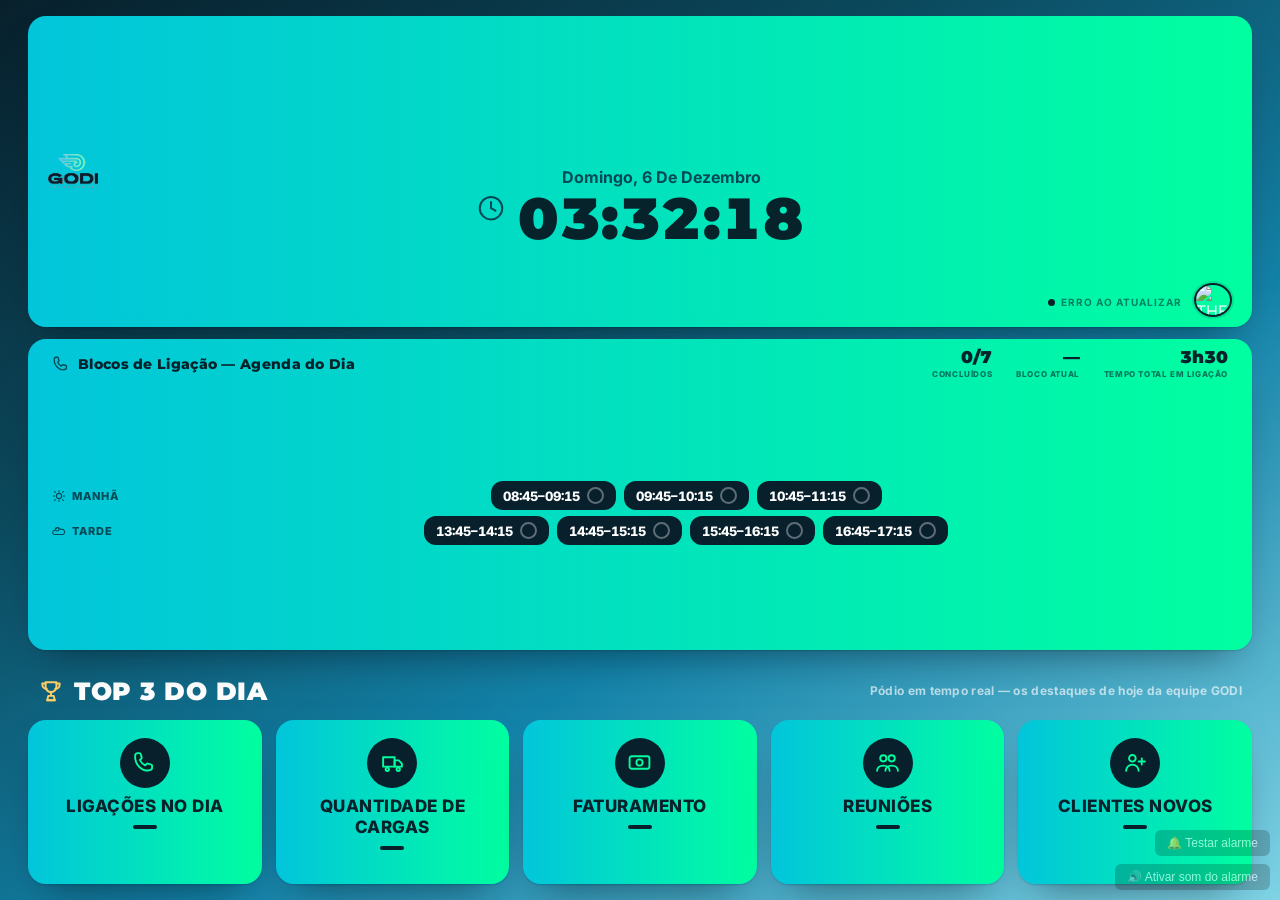
==== commit 96ec00e4: "Add chamada de voz Ó O BLOCO no alarme da TV" ====
--- a/index.html
+++ b/index.html
@@ -1098,9 +1098,12 @@
                     osc.start(inicio);
                     osc.stop(inicio + 0.4);
             }
+    setTimeout(falarBloco, 3200);
       }
 
-      function mostrarBanner() {
+            function falarBloco() { try { if (!('speechSynthesis' in window)) return; var dizer = function () { var utter = new SpeechSynthesisUtterance('Ó O BLOCO! Ó O BLOCO! Hora de ligar!'); utter.lang = 'pt-BR'; utter.pitch = 1.4; utter.rate = 1.05; utter.volume = 1; var vozes = window.speechSynthesis.getVoices(); var vozPt = vozes.find(function (v) { return /pt(-|_)?br/i.test(v.lang); }) || vozes.find(function (v) { return /^pt/i.test(v.lang); }); if (vozPt) utter.voice = vozPt; window.speechSynthesis.speak(utter); }; if (window.speechSynthesis.getVoices().length === 0) { window.speechSynthesis.addEventListener('voiceschanged', dizer, { once: true }); } else { dizer(); } } catch (e) { console.warn('Falha ao falar o bloco:', e); } }
+    
+    function mostrarBanner() {
             banner.style.display = 'flex';
             setTimeout(function () { banner.style.display = 'none'; }, 6000);
       }
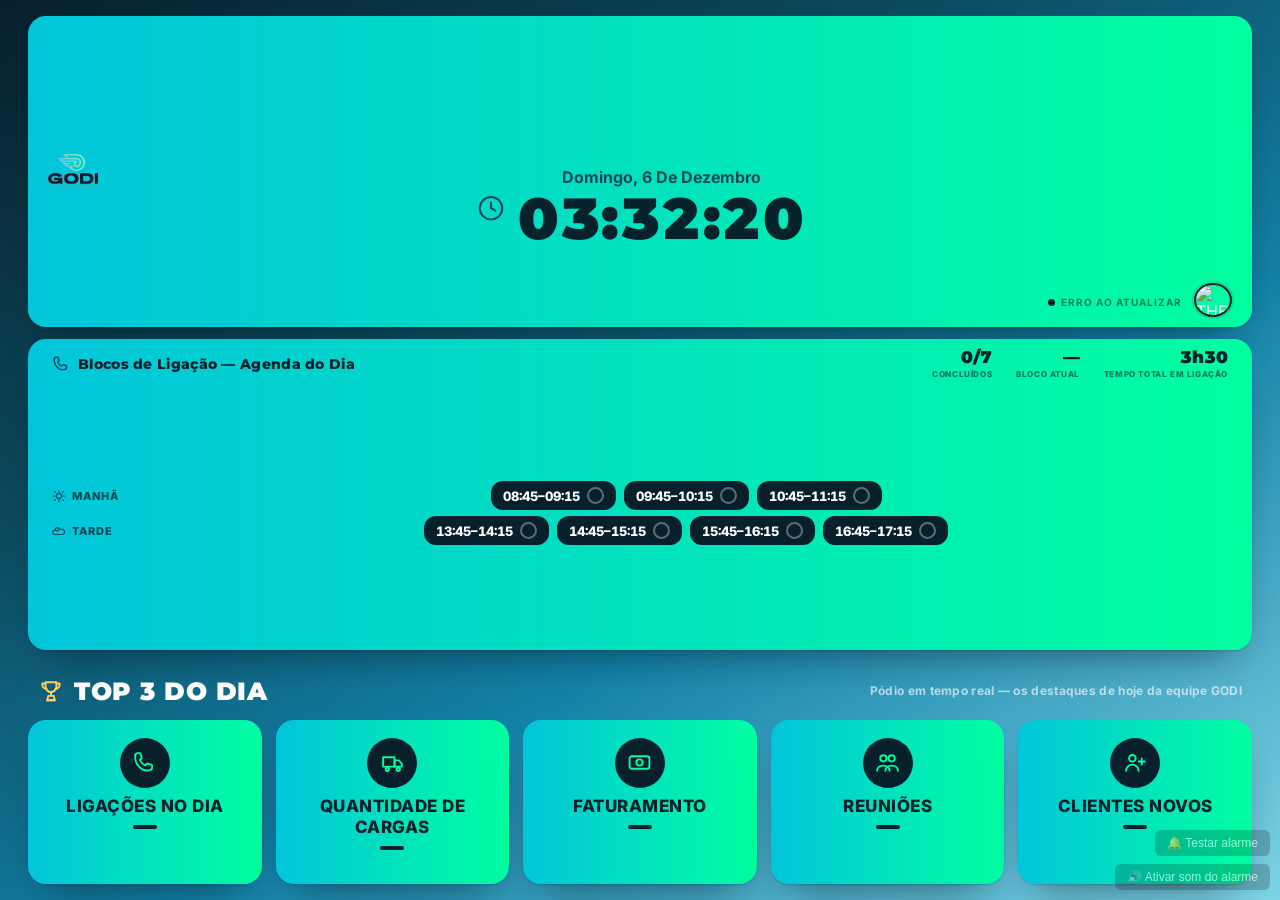
==== commit af9decf7: "Desativa chamada de voz do alarme, deixa so a sirene" ====
--- a/index.html
+++ b/index.html
@@ -1098,7 +1098,6 @@
                     osc.start(inicio);
                     osc.stop(inicio + 0.4);
             }
-    setTimeout(falarBloco, 3200);
       }
 
             function falarBloco() { try { if (!('speechSynthesis' in window)) return; var dizer = function () { var utter = new SpeechSynthesisUtterance('Ó O BLOCO! Ó O BLOCO! Hora de ligar!'); utter.lang = 'pt-BR'; utter.pitch = 1.4; utter.rate = 1.05; utter.volume = 1; var vozes = window.speechSynthesis.getVoices(); var vozPt = vozes.find(function (v) { return /pt(-|_)?br/i.test(v.lang); }) || vozes.find(function (v) { return /^pt/i.test(v.lang); }); if (vozPt) utter.voice = vozPt; window.speechSynthesis.speak(utter); }; if (window.speechSynthesis.getVoices().length === 0) { window.speechSynthesis.addEventListener('voiceschanged', dizer, { once: true }); } else { dizer(); } } catch (e) { console.warn('Falha ao falar o bloco:', e); } }
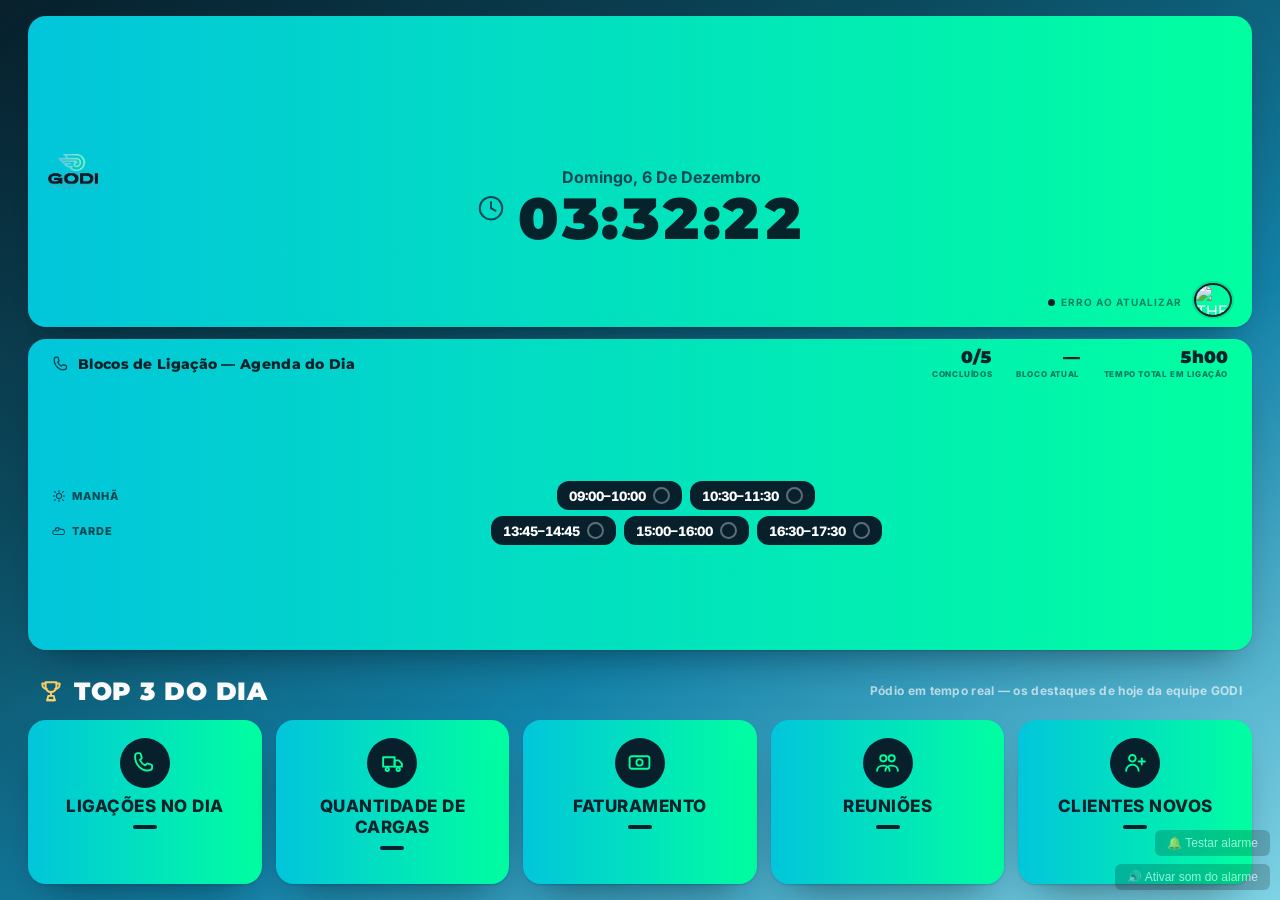
==== commit dfc9a0e1: "Add files via upload" ====
--- a/index.html
+++ b/index.html
@@ -779,8 +779,8 @@
     function fmtHora(mins) { return pad(Math.floor(mins / 60)) + ':' + pad(mins % 60); }
 
     const HORARIOS = (CONFIG.BLOCOS_LIGACAO) || {
-      manha: [[8, 45, 9, 15], [9, 45, 10, 15], [10, 45, 11, 15]],
-      tarde: [[13, 45, 14, 15], [14, 45, 15, 15], [15, 45, 16, 15], [16, 45, 17, 15]]
+      manha: [[9, 0, 10, 0], [10, 30, 11, 30]],
+      tarde: [[13, 45, 14, 45], [15, 0, 16, 0], [16, 30, 17, 30]]
     };
     function paraFaixas(lista) {
       return lista.map(([h1, m1, h2, m2]) => ({ start: toMin(h1, m1), end: toMin(h2, m2) }));
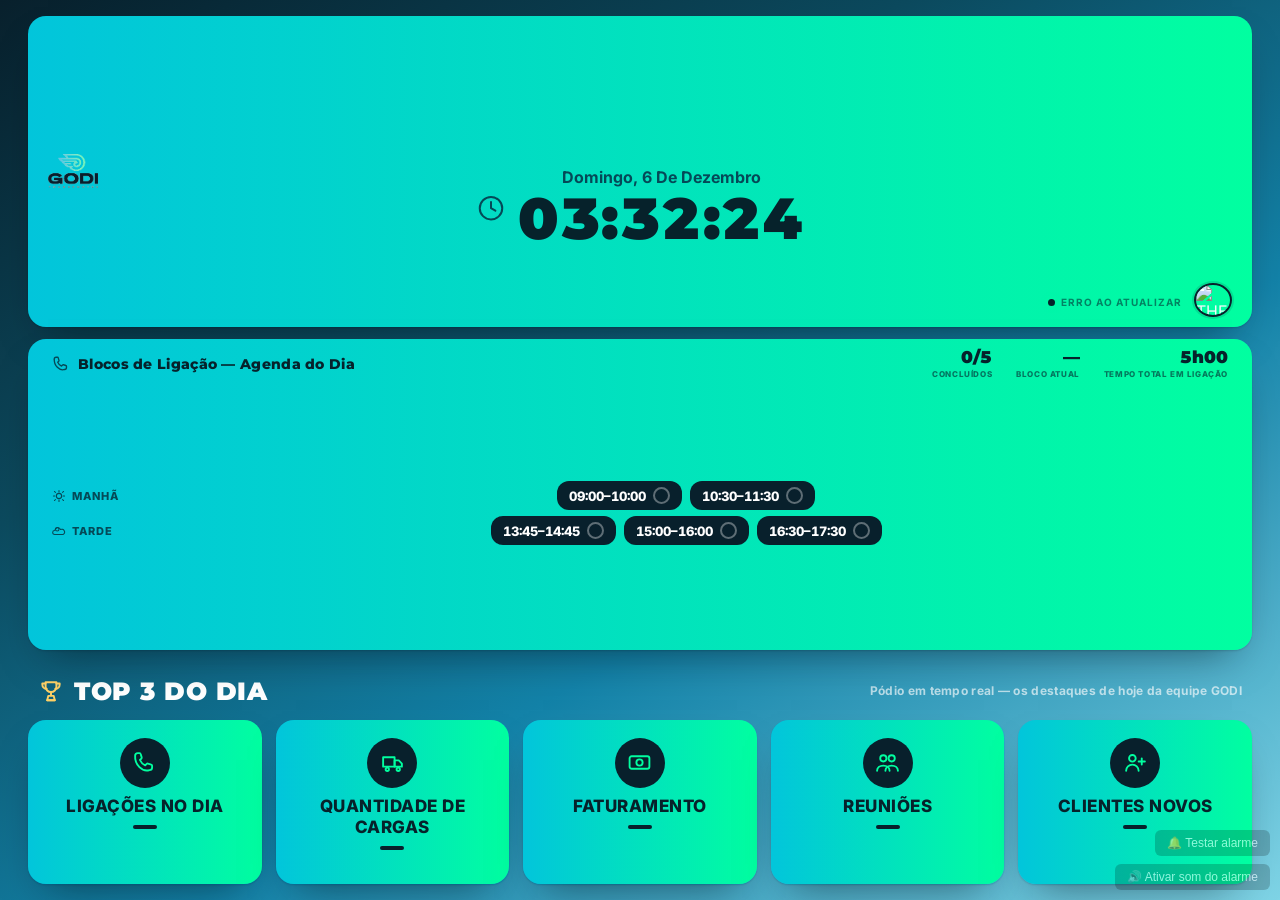
==== commit 8131b9d3: "Add files via upload" ====
--- a/index.html
+++ b/index.html
@@ -608,7 +608,8 @@
     'Nemir Prado': 'prado',
     'Genesio Teixeira': 'genesio',
     'Jonathan Almeida': 'jonatham-a',
-    'Ramon Felipe': 'ramon'
+    'Ramon Felipe': 'ramon',
+    'Bruna Cercal': 'bruna-c'
   };
   function avatarUrl(nome) {
     const arquivo = AVATAR_MAP[nome];
@@ -863,7 +864,8 @@
     'Nemir Prado': 'prado',
     'Genesio Teixeira': 'genesio',
     'Jonathan Almeida': 'jonatham-a',
-    'Ramon Felipe': 'ramon'
+    'Ramon Felipe': 'ramon',
+    'Bruna Cercal': 'bruna-c'
   };
   function avatarUrl(nome) {
     const arquivo = AVATAR_MAP[nome];
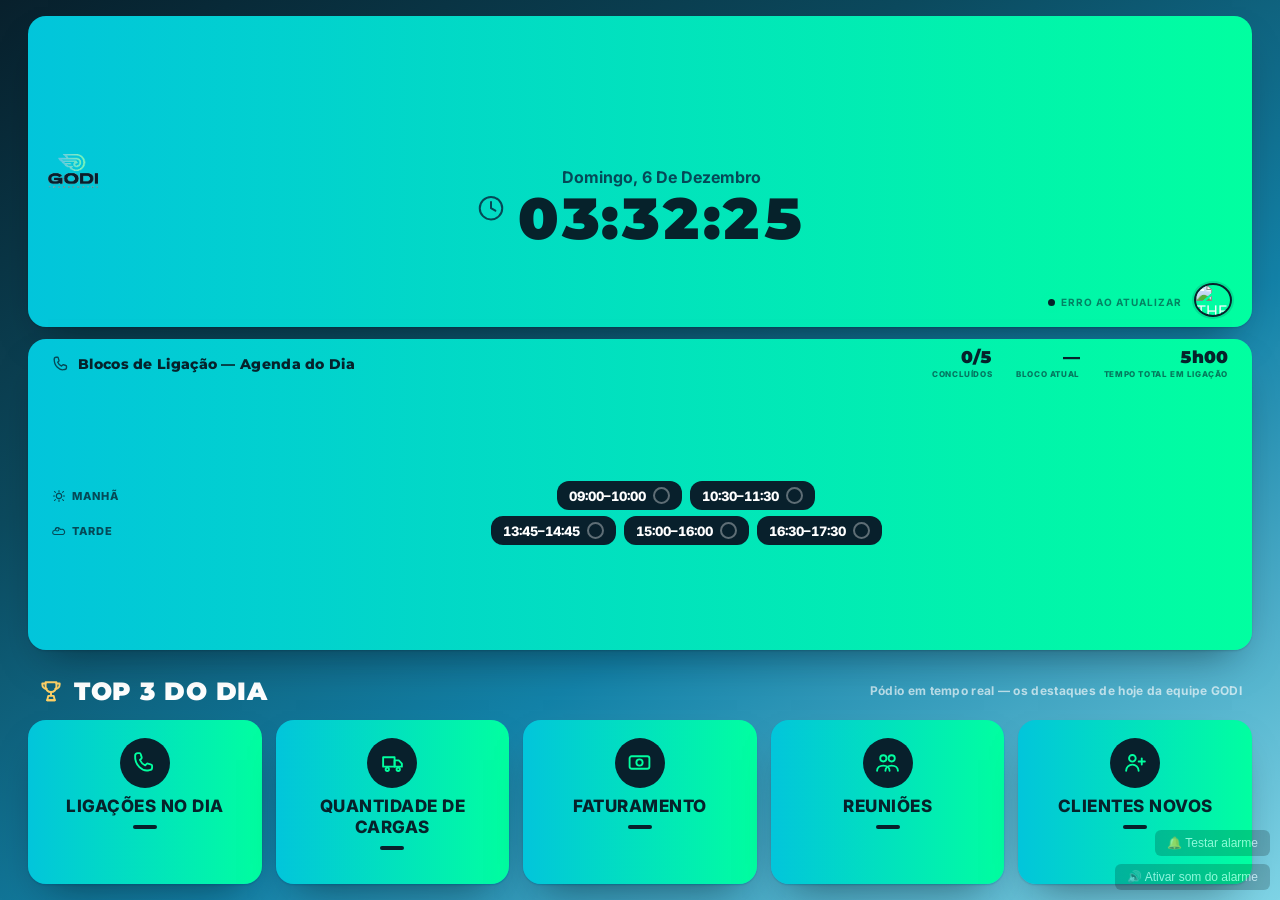
==== commit 3279e3d5: "Add files via upload" ====
--- a/index.html
+++ b/index.html
@@ -605,11 +605,14 @@
     'Natha Carlos': 'natha',
     'Bruno Renato': 'bruno-r',
     'Rafael Almeida': 'rafael-a',
-    'Nemir Prado': 'prado',
     'Genesio Teixeira': 'genesio',
     'Jonathan Almeida': 'jonatham-a',
     'Ramon Felipe': 'ramon',
-    'Bruna Cercal': 'bruna-c'
+    'Bruna Cercal': 'bruna-c',
+    'Isabel Back': 'isabel-b',
+    'Camila Cerqueira': 'camila-c',
+    'Leticia Aymee': 'leticia-a',
+    'Fernando A': 'fernando-a'
   };
   function avatarUrl(nome) {
     const arquivo = AVATAR_MAP[nome];
@@ -861,11 +864,14 @@
     'Natha Carlos': 'natha',
     'Bruno Renato': 'bruno-r',
     'Rafael Almeida': 'rafael-a',
-    'Nemir Prado': 'prado',
     'Genesio Teixeira': 'genesio',
     'Jonathan Almeida': 'jonatham-a',
     'Ramon Felipe': 'ramon',
-    'Bruna Cercal': 'bruna-c'
+    'Bruna Cercal': 'bruna-c',
+    'Isabel Back': 'isabel-b',
+    'Camila Cerqueira': 'camila-c',
+    'Leticia Aymee': 'leticia-a',
+    'Fernando A': 'fernando-a'
   };
   function avatarUrl(nome) {
     const arquivo = AVATAR_MAP[nome];
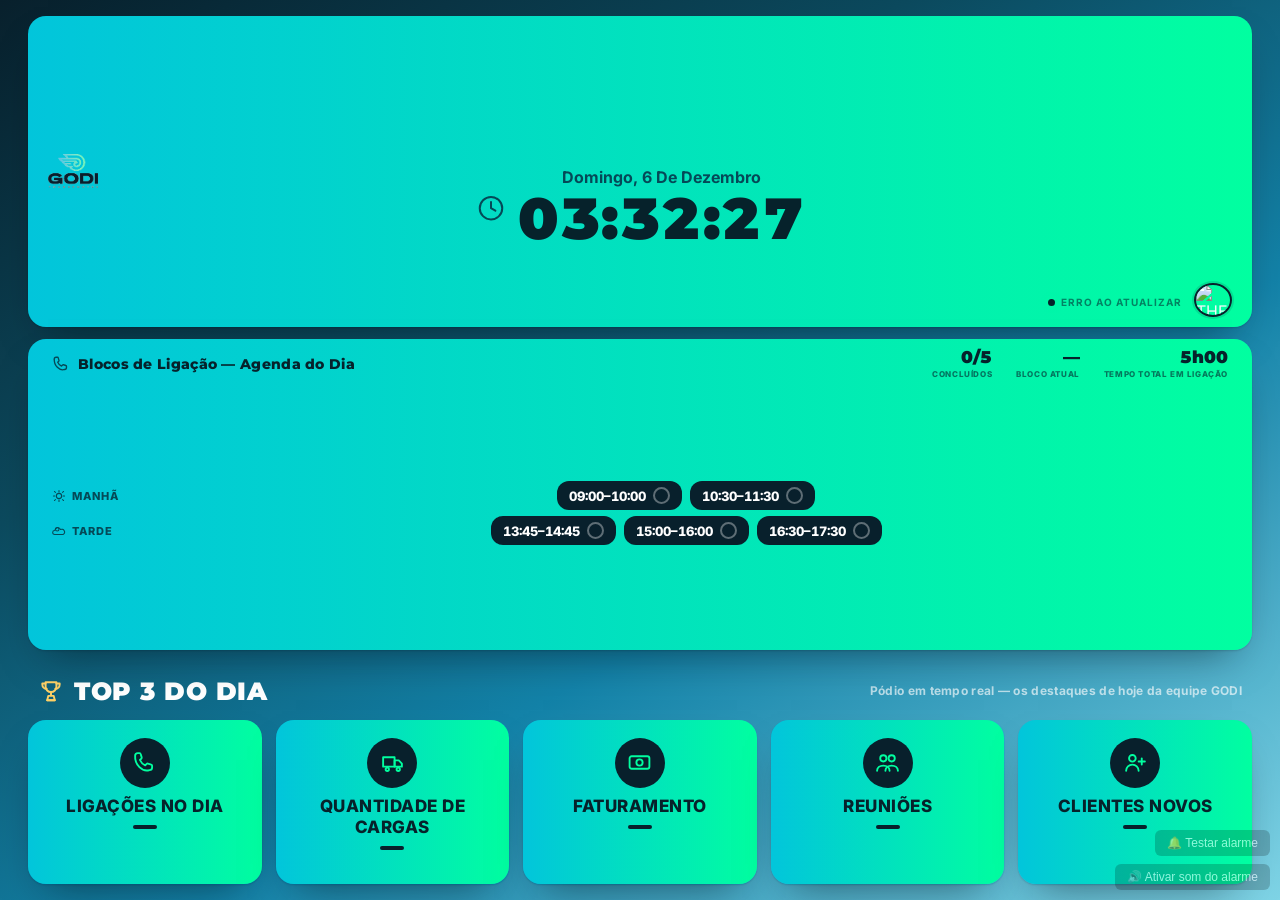
==== commit 4a32da42: "Add files via upload" ====
--- a/index.html
+++ b/index.html
@@ -612,7 +612,11 @@
     'Isabel Back': 'isabel-b',
     'Camila Cerqueira': 'camila-c',
     'Leticia Aymee': 'leticia-a',
-    'Fernando A': 'fernando-a'
+    'Fernando A': 'fernando-a',
+    'Mariana Oberik': 'mariana-o',
+    'Debora Stenger': 'debora-s',
+    'Ana Hirdt': 'ana-h',
+    'Camila Bouno': 'camila-b'
   };
   function avatarUrl(nome) {
     const arquivo = AVATAR_MAP[nome];
@@ -871,7 +875,11 @@
     'Isabel Back': 'isabel-b',
     'Camila Cerqueira': 'camila-c',
     'Leticia Aymee': 'leticia-a',
-    'Fernando A': 'fernando-a'
+    'Fernando A': 'fernando-a',
+    'Mariana Oberik': 'mariana-o',
+    'Debora Stenger': 'debora-s',
+    'Ana Hirdt': 'ana-h',
+    'Camila Bouno': 'camila-b'
   };
   function avatarUrl(nome) {
     const arquivo = AVATAR_MAP[nome];
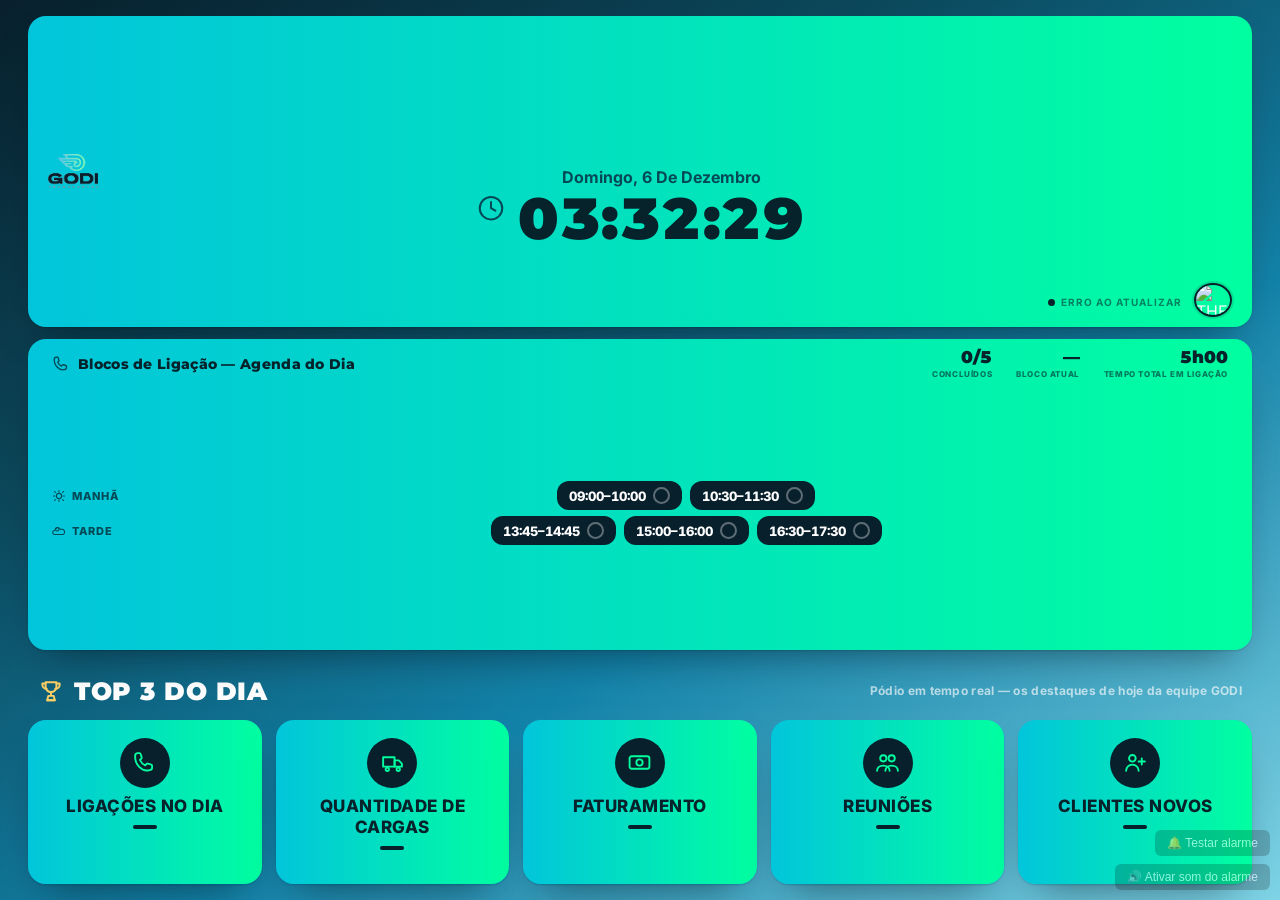
==== commit fd323c79: "Add files via upload" ====
--- a/index.html
+++ b/index.html
@@ -615,7 +615,7 @@
     'Fernando A': 'fernando-a',
     'Mariana Oberik': 'mariana-o',
     'Debora Stenger': 'debora-s',
-    'Ana Hirdt': 'ana-h',
+    'Ana Herdt': 'ana-h',
     'Camila Bouno': 'camila-b'
   };
   function avatarUrl(nome) {
@@ -749,7 +749,7 @@
     }
     try {
       const r = await fetch(`${CONFIG.API_URL}?action=dados`);
-      const d = await r.json();
+      const d = (typeof ocultarNaTV === 'function' ? ocultarNaTV : (x => x))(await r.json());
 
       const ligacoesHoje = semJonathan(d.ligacoesHoje);
       const cargasHoje = semJonathan(d.cargasHoje);
@@ -878,7 +878,7 @@
     'Fernando A': 'fernando-a',
     'Mariana Oberik': 'mariana-o',
     'Debora Stenger': 'debora-s',
-    'Ana Hirdt': 'ana-h',
+    'Ana Herdt': 'ana-h',
     'Camila Bouno': 'camila-b'
   };
   function avatarUrl(nome) {
@@ -997,7 +997,7 @@
     }
     try {
       const r = await fetch(`${CONFIG.API_URL}?action=dados`);
-      const d = await r.json();
+      const d = (typeof ocultarNaTV === 'function' ? ocultarNaTV : (x => x))(await r.json());
 
       $('totalLigacoesDet').textContent = (d.totalLigacoesGeral || 0) + ' no mês';
       $('totalCargasDet').textContent = (d.totalCargasHoje || 0) + ' no total';
